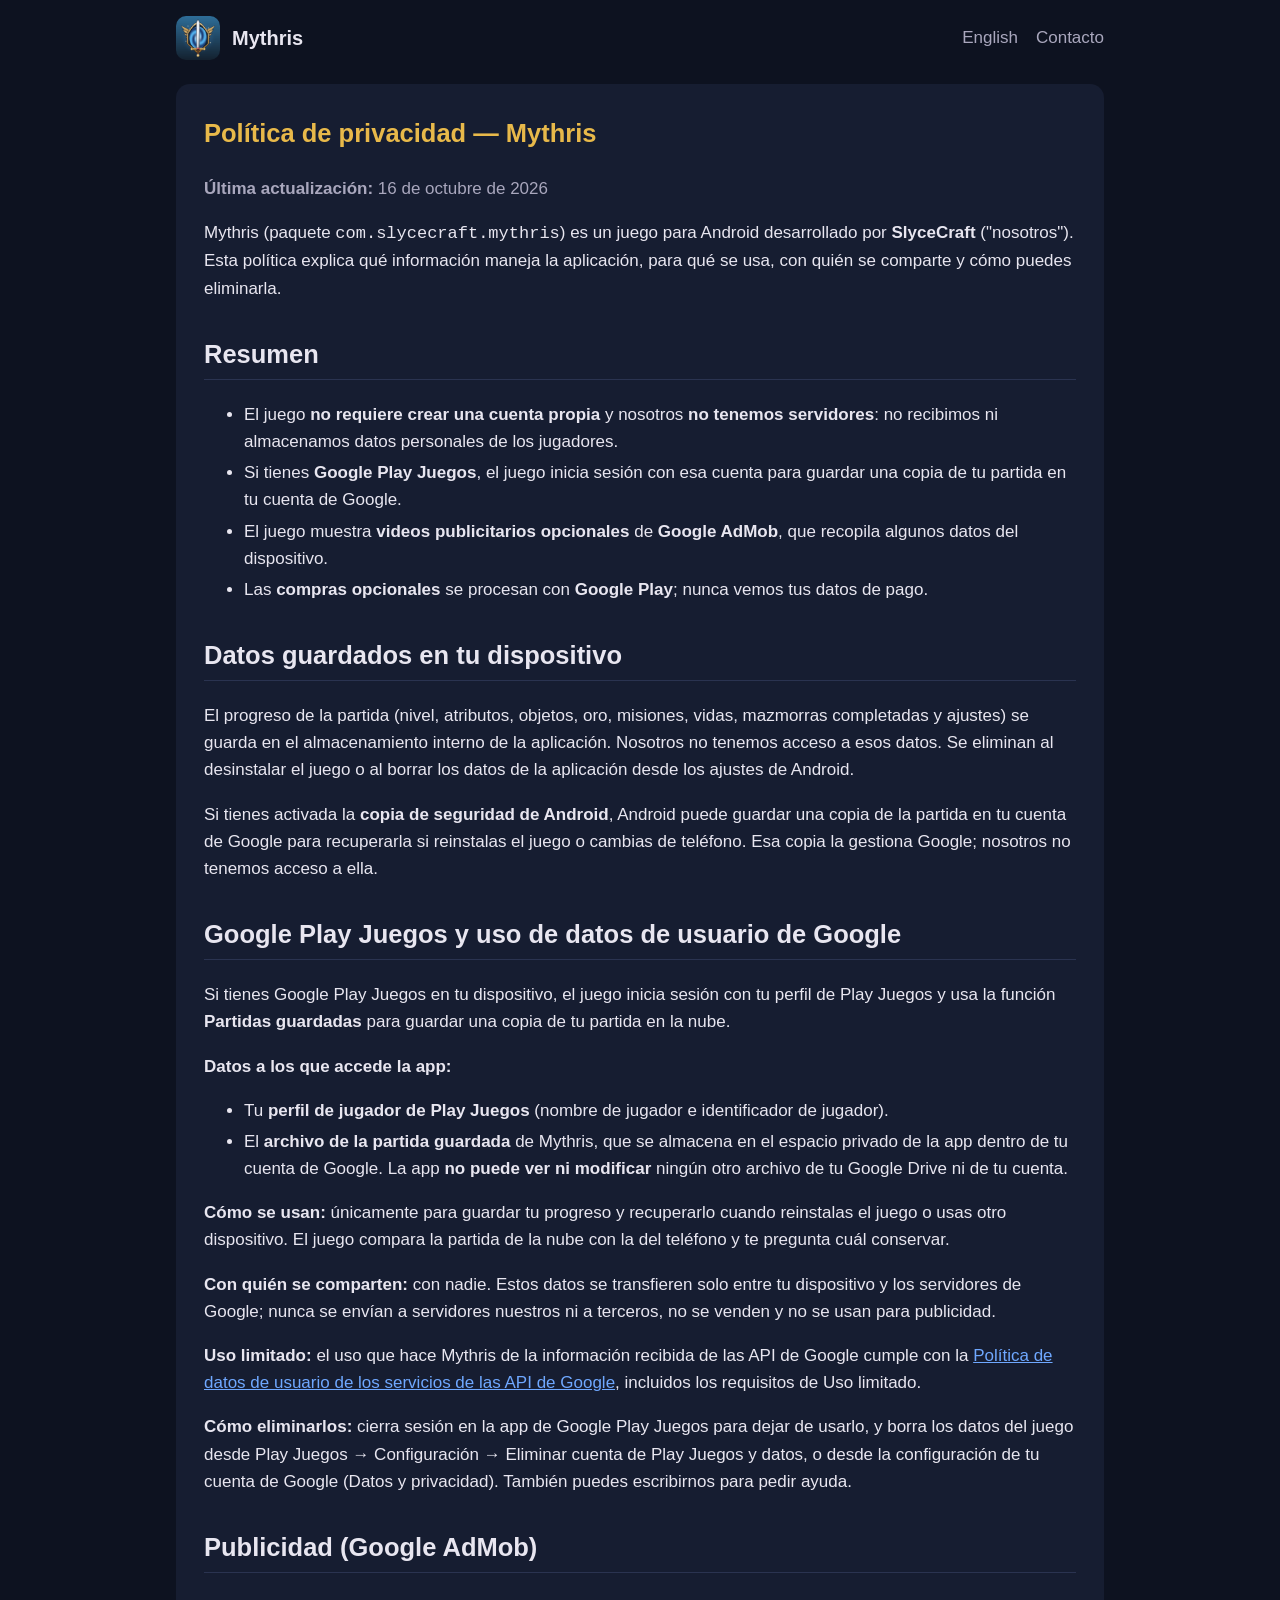
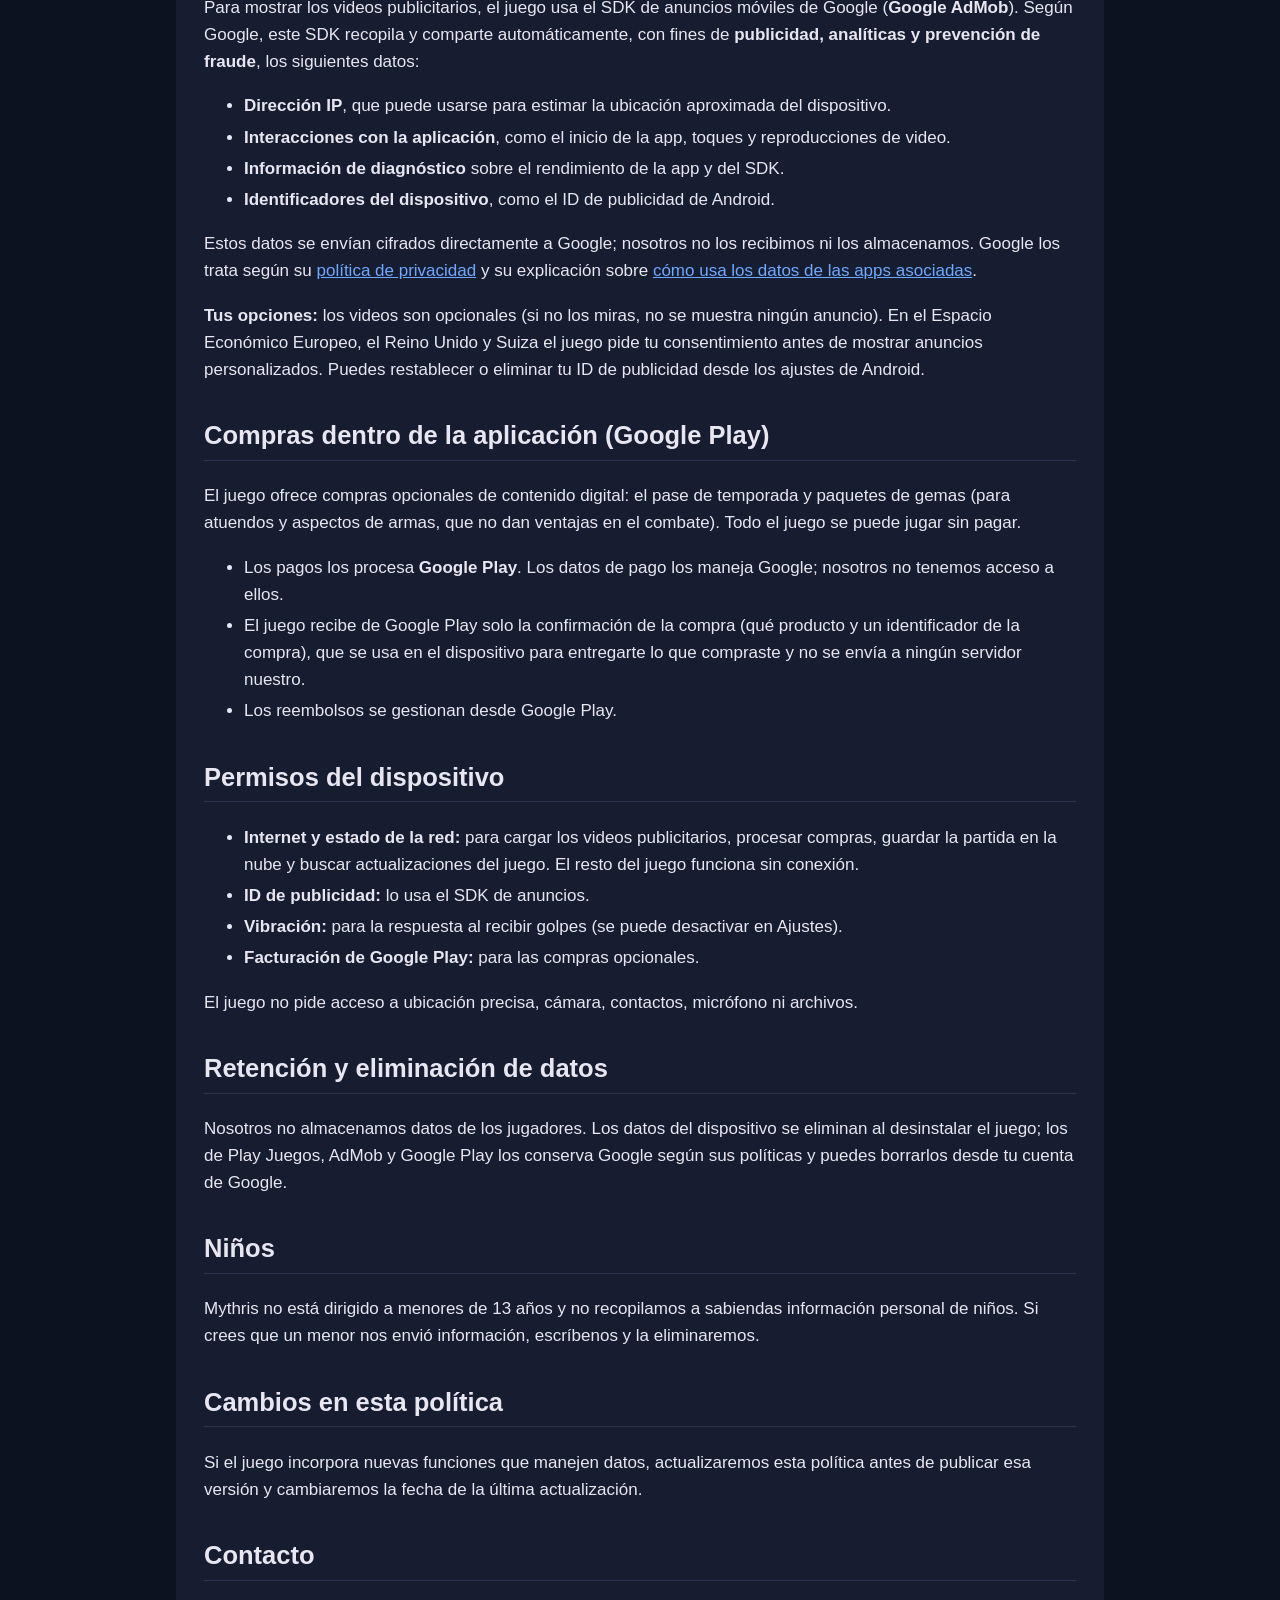
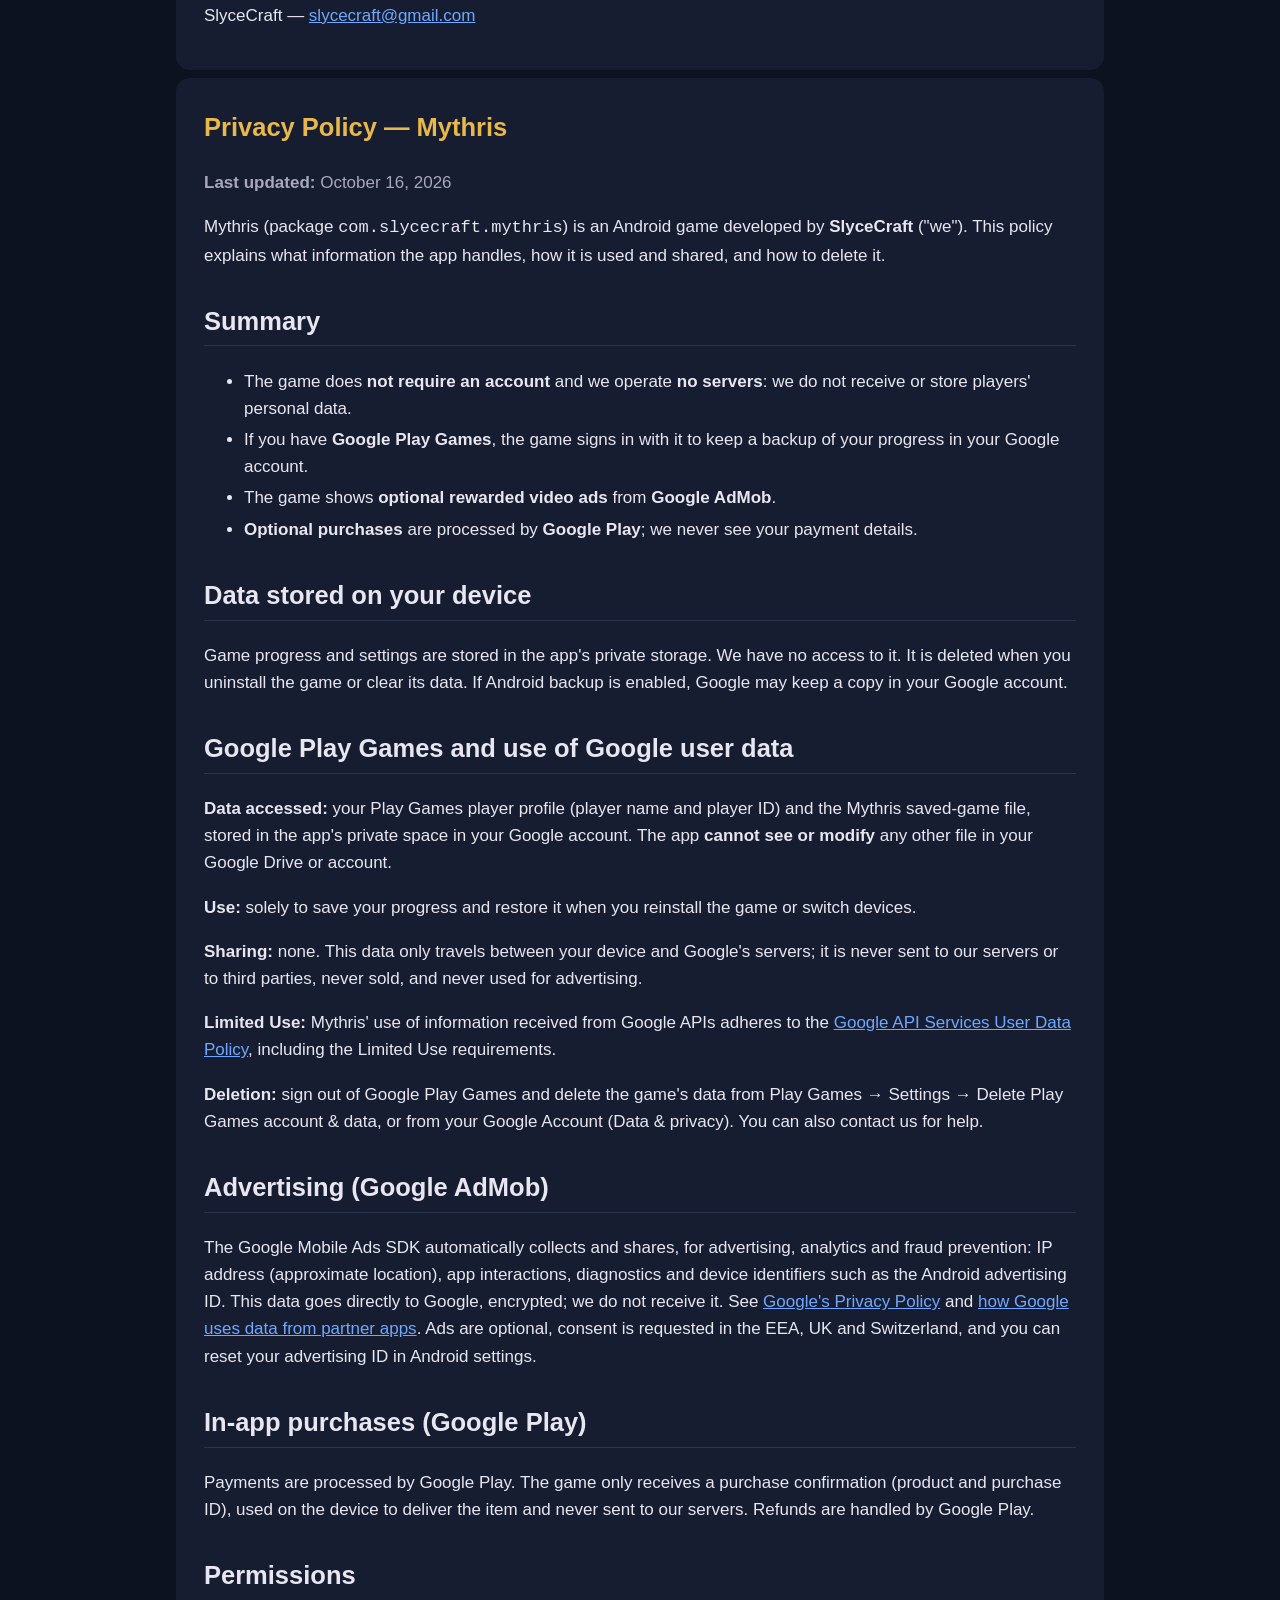
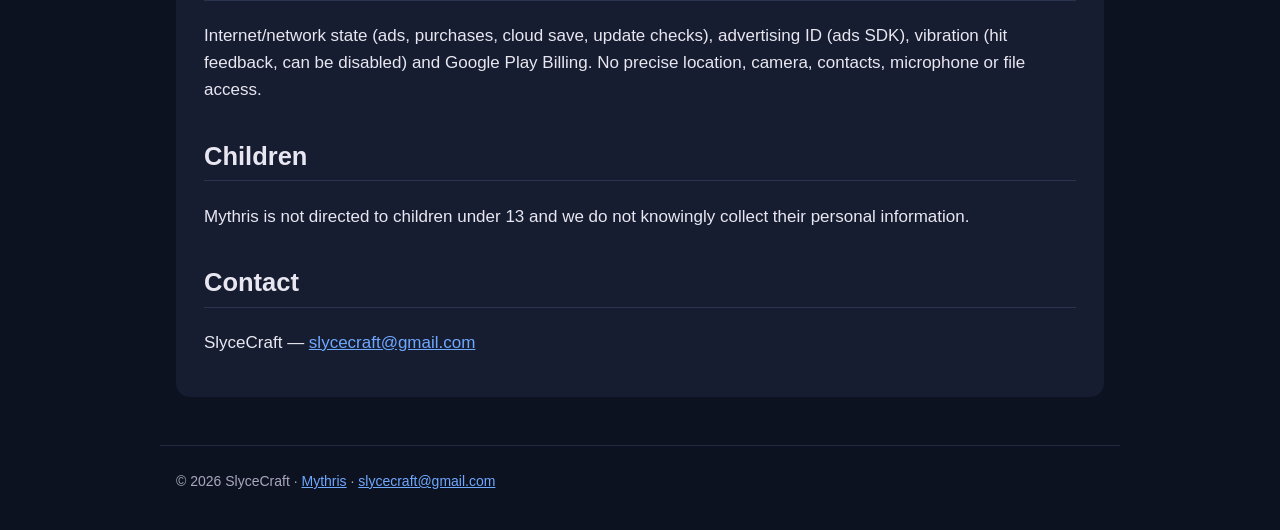
==== privacidad.html @ 914c45b2 "Sitio de Mythris: inicio, política de privacidad y app-ads.txt Co-Authored-By: Claude Opus 5.5 <nore" ====
<!doctype html>
<html lang="es">
<head>
	<meta charset="utf-8">
	<meta name="viewport" content="width=device-width, initial-scale=1">
	<title>Política de privacidad — Mythris | SlyceCraft</title>
	<meta name="description" content="Política de privacidad del juego Mythris, de SlyceCraft: qué datos se usan, con quién se comparten y cómo eliminarlos.">
	<link rel="icon" href="img/icon.png">
	<link rel="stylesheet" href="style.css">
</head>
<body>
	<header>
		<img src="img/icon.png" alt="Ícono de Mythris">
		<a class="brand" href="./">Mythris</a>
		<nav>
			<a href="#english">English</a>
			<a href="mailto:slycecraft@gmail.com">Contacto</a>
		</nav>
	</header>

	<main>
		<article>
			<h1>Política de privacidad — Mythris</h1>
			<p class="note"><strong>Última actualización:</strong> 16 de octubre de 2026</p>
			<p>Mythris (paquete <code>com.slycecraft.mythris</code>) es un juego para Android desarrollado por
				<strong>SlyceCraft</strong> ("nosotros"). Esta política explica qué información maneja la aplicación,
				para qué se usa, con quién se comparte y cómo puedes eliminarla.</p>

			<h2>Resumen</h2>
			<ul>
				<li>El juego <strong>no requiere crear una cuenta propia</strong> y nosotros <strong>no tenemos servidores</strong>:
					no recibimos ni almacenamos datos personales de los jugadores.</li>
				<li>Si tienes <strong>Google Play Juegos</strong>, el juego inicia sesión con esa cuenta para guardar una copia de tu
					partida en tu cuenta de Google.</li>
				<li>El juego muestra <strong>videos publicitarios opcionales</strong> de <strong>Google AdMob</strong>, que recopila
					algunos datos del dispositivo.</li>
				<li>Las <strong>compras opcionales</strong> se procesan con <strong>Google Play</strong>; nunca vemos tus datos de pago.</li>
			</ul>

			<h2>Datos guardados en tu dispositivo</h2>
			<p>El progreso de la partida (nivel, atributos, objetos, oro, misiones, vidas, mazmorras completadas y ajustes)
				se guarda en el almacenamiento interno de la aplicación. Nosotros no tenemos acceso a esos datos. Se eliminan
				al desinstalar el juego o al borrar los datos de la aplicación desde los ajustes de Android.</p>
			<p>Si tienes activada la <strong>copia de seguridad de Android</strong>, Android puede guardar una copia de la partida
				en tu cuenta de Google para recuperarla si reinstalas el juego o cambias de teléfono. Esa copia la gestiona Google;
				nosotros no tenemos acceso a ella.</p>

			<h2>Google Play Juegos y uso de datos de usuario de Google</h2>
			<p>Si tienes Google Play Juegos en tu dispositivo, el juego inicia sesión con tu perfil de Play Juegos y usa la
				función <strong>Partidas guardadas</strong> para guardar una copia de tu partida en la nube.</p>
			<p><strong>Datos a los que accede la app:</strong></p>
			<ul>
				<li>Tu <strong>perfil de jugador de Play Juegos</strong> (nombre de jugador e identificador de jugador).</li>
				<li>El <strong>archivo de la partida guardada</strong> de Mythris, que se almacena en el espacio privado de la app
					dentro de tu cuenta de Google. La app <strong>no puede ver ni modificar</strong> ningún otro archivo de tu
					Google Drive ni de tu cuenta.</li>
			</ul>
			<p><strong>Cómo se usan:</strong> únicamente para guardar tu progreso y recuperarlo cuando reinstalas el juego o usas otro
				dispositivo. El juego compara la partida de la nube con la del teléfono y te pregunta cuál conservar.</p>
			<p><strong>Con quién se comparten:</strong> con nadie. Estos datos se transfieren solo entre tu dispositivo y los servidores
				de Google; nunca se envían a servidores nuestros ni a terceros, no se venden y no se usan para publicidad.</p>
			<p><strong>Uso limitado:</strong> el uso que hace Mythris de la información recibida de las API de Google cumple con la
				<a href="https://developers.google.com/terms/api-services-user-data-policy">Política de datos de usuario de los
				servicios de las API de Google</a>, incluidos los requisitos de Uso limitado.</p>
			<p><strong>Cómo eliminarlos:</strong> cierra sesión en la app de Google Play Juegos para dejar de usarlo, y borra los datos
				del juego desde Play Juegos → Configuración → Eliminar cuenta de Play Juegos y datos, o desde la configuración de tu
				cuenta de Google (Datos y privacidad). También puedes escribirnos para pedir ayuda.</p>

			<h2>Publicidad (Google AdMob)</h2>
			<p>Para mostrar los videos publicitarios, el juego usa el SDK de anuncios móviles de Google (<strong>Google AdMob</strong>).
				Según Google, este SDK recopila y comparte automáticamente, con fines de <strong>publicidad, analíticas y prevención de
				fraude</strong>, los siguientes datos:</p>
			<ul>
				<li><strong>Dirección IP</strong>, que puede usarse para estimar la ubicación aproximada del dispositivo.</li>
				<li><strong>Interacciones con la aplicación</strong>, como el inicio de la app, toques y reproducciones de video.</li>
				<li><strong>Información de diagnóstico</strong> sobre el rendimiento de la app y del SDK.</li>
				<li><strong>Identificadores del dispositivo</strong>, como el ID de publicidad de Android.</li>
			</ul>
			<p>Estos datos se envían cifrados directamente a Google; nosotros no los recibimos ni los almacenamos. Google los trata según
				su <a href="https://policies.google.com/privacy">política de privacidad</a> y su explicación sobre
				<a href="https://policies.google.com/technologies/partner-sites">cómo usa los datos de las apps asociadas</a>.</p>
			<p><strong>Tus opciones:</strong> los videos son opcionales (si no los miras, no se muestra ningún anuncio). En el Espacio
				Económico Europeo, el Reino Unido y Suiza el juego pide tu consentimiento antes de mostrar anuncios personalizados.
				Puedes restablecer o eliminar tu ID de publicidad desde los ajustes de Android.</p>

			<h2>Compras dentro de la aplicación (Google Play)</h2>
			<p>El juego ofrece compras opcionales de contenido digital: el pase de temporada y paquetes de gemas (para atuendos y
				aspectos de armas, que no dan ventajas en el combate). Todo el juego se puede jugar sin pagar.</p>
			<ul>
				<li>Los pagos los procesa <strong>Google Play</strong>. Los datos de pago los maneja Google; nosotros no tenemos acceso a ellos.</li>
				<li>El juego recibe de Google Play solo la confirmación de la compra (qué producto y un identificador de la compra), que se
					usa en el dispositivo para entregarte lo que compraste y no se envía a ningún servidor nuestro.</li>
				<li>Los reembolsos se gestionan desde Google Play.</li>
			</ul>

			<h2>Permisos del dispositivo</h2>
			<ul>
				<li><strong>Internet y estado de la red:</strong> para cargar los videos publicitarios, procesar compras, guardar la partida
					en la nube y buscar actualizaciones del juego. El resto del juego funciona sin conexión.</li>
				<li><strong>ID de publicidad:</strong> lo usa el SDK de anuncios.</li>
				<li><strong>Vibración:</strong> para la respuesta al recibir golpes (se puede desactivar en Ajustes).</li>
				<li><strong>Facturación de Google Play:</strong> para las compras opcionales.</li>
			</ul>
			<p>El juego no pide acceso a ubicación precisa, cámara, contactos, micrófono ni archivos.</p>

			<h2>Retención y eliminación de datos</h2>
			<p>Nosotros no almacenamos datos de los jugadores. Los datos del dispositivo se eliminan al desinstalar el juego; los de
				Play Juegos, AdMob y Google Play los conserva Google según sus políticas y puedes borrarlos desde tu cuenta de Google.</p>

			<h2>Niños</h2>
			<p>Mythris no está dirigido a menores de 13 años y no recopilamos a sabiendas información personal de niños. Si crees que
				un menor nos envió información, escríbenos y la eliminaremos.</p>

			<h2>Cambios en esta política</h2>
			<p>Si el juego incorpora nuevas funciones que manejen datos, actualizaremos esta política antes de publicar esa versión y
				cambiaremos la fecha de la última actualización.</p>

			<h2>Contacto</h2>
			<p>SlyceCraft — <a href="mailto:slycecraft@gmail.com">slycecraft@gmail.com</a></p>
		</article>

		<article id="english" lang="en">
			<h1>Privacy Policy — Mythris</h1>
			<p class="note"><strong>Last updated:</strong> October 16, 2026</p>
			<p>Mythris (package <code>com.slycecraft.mythris</code>) is an Android game developed by <strong>SlyceCraft</strong>
				("we"). This policy explains what information the app handles, how it is used and shared, and how to delete it.</p>

			<h2>Summary</h2>
			<ul>
				<li>The game does <strong>not require an account</strong> and we operate <strong>no servers</strong>: we do not receive
					or store players' personal data.</li>
				<li>If you have <strong>Google Play Games</strong>, the game signs in with it to keep a backup of your progress in your
					Google account.</li>
				<li>The game shows <strong>optional rewarded video ads</strong> from <strong>Google AdMob</strong>.</li>
				<li><strong>Optional purchases</strong> are processed by <strong>Google Play</strong>; we never see your payment details.</li>
			</ul>

			<h2>Data stored on your device</h2>
			<p>Game progress and settings are stored in the app's private storage. We have no access to it. It is deleted when you
				uninstall the game or clear its data. If Android backup is enabled, Google may keep a copy in your Google account.</p>

			<h2>Google Play Games and use of Google user data</h2>
			<p><strong>Data accessed:</strong> your Play Games player profile (player name and player ID) and the Mythris saved-game
				file, stored in the app's private space in your Google account. The app <strong>cannot see or modify</strong> any other
				file in your Google Drive or account.</p>
			<p><strong>Use:</strong> solely to save your progress and restore it when you reinstall the game or switch devices.</p>
			<p><strong>Sharing:</strong> none. This data only travels between your device and Google's servers; it is never sent to
				our servers or to third parties, never sold, and never used for advertising.</p>
			<p><strong>Limited Use:</strong> Mythris' use of information received from Google APIs adheres to the
				<a href="https://developers.google.com/terms/api-services-user-data-policy">Google API Services User Data Policy</a>,
				including the Limited Use requirements.</p>
			<p><strong>Deletion:</strong> sign out of Google Play Games and delete the game's data from Play Games → Settings → Delete
				Play Games account &amp; data, or from your Google Account (Data &amp; privacy). You can also contact us for help.</p>

			<h2>Advertising (Google AdMob)</h2>
			<p>The Google Mobile Ads SDK automatically collects and shares, for advertising, analytics and fraud prevention: IP address
				(approximate location), app interactions, diagnostics and device identifiers such as the Android advertising ID. This data
				goes directly to Google, encrypted; we do not receive it. See
				<a href="https://policies.google.com/privacy">Google's Privacy Policy</a> and
				<a href="https://policies.google.com/technologies/partner-sites">how Google uses data from partner apps</a>.
				Ads are optional, consent is requested in the EEA, UK and Switzerland, and you can reset your advertising ID in Android settings.</p>

			<h2>In-app purchases (Google Play)</h2>
			<p>Payments are processed by Google Play. The game only receives a purchase confirmation (product and purchase ID), used on
				the device to deliver the item and never sent to our servers. Refunds are handled by Google Play.</p>

			<h2>Permissions</h2>
			<p>Internet/network state (ads, purchases, cloud save, update checks), advertising ID (ads SDK), vibration (hit feedback,
				can be disabled) and Google Play Billing. No precise location, camera, contacts, microphone or file access.</p>

			<h2>Children</h2>
			<p>Mythris is not directed to children under 13 and we do not knowingly collect their personal information.</p>

			<h2>Contact</h2>
			<p>SlyceCraft — <a href="mailto:slycecraft@gmail.com">slycecraft@gmail.com</a></p>
		</article>
	</main>

	<footer>
		© 2026 SlyceCraft · <a href="./">Mythris</a> · <a href="mailto:slycecraft@gmail.com">slycecraft@gmail.com</a>
	</footer>
</body>
</html>
---- style.css ----
:root {
	--bg: #0d1220;
	--panel: #161d31;
	--text: #e8e6f0;
	--muted: #a9a7bd;
	--gold: #e8b94a;
	--accent: #6fa8ff;
}

* { box-sizing: border-box; }

body {
	margin: 0;
	background: var(--bg);
	color: var(--text);
	font: 17px/1.6 "Segoe UI", Roboto, Helvetica, Arial, sans-serif;
}

a { color: var(--accent); }

header {
	display: flex;
	align-items: center;
	gap: 12px;
	max-width: 960px;
	margin: 0 auto;
	padding: 16px;
}

header img { width: 44px; height: 44px; border-radius: 10px; }
header .brand { font-weight: 700; font-size: 20px; color: var(--text); text-decoration: none; }
header nav { margin-left: auto; display: flex; gap: 18px; }
header nav a { color: var(--muted); text-decoration: none; }
header nav a:hover { color: var(--text); }

main { max-width: 960px; margin: 0 auto; padding: 0 16px 48px; }

.hero img { width: 100%; border-radius: 14px; display: block; }
.hero h1 { font-size: 40px; margin: 28px 0 4px; color: var(--gold); }
.hero p { color: var(--muted); font-size: 19px; margin: 0 0 22px; }

.button {
	display: inline-block;
	background: var(--gold);
	color: #1b1406;
	font-weight: 700;
	padding: 12px 22px;
	border-radius: 999px;
	text-decoration: none;
}

.features {
	display: grid;
	grid-template-columns: repeat(auto-fit, minmax(260px, 1fr));
	gap: 14px;
	margin: 36px 0;
}

.features div { background: var(--panel); border-radius: 12px; padding: 16px 18px; }
.features h3 { margin: 0 0 6px; font-size: 18px; }
.features p { margin: 0; color: var(--muted); font-size: 15px; }

.shots {
	display: flex;
	gap: 12px;
	overflow-x: auto;
	padding-bottom: 8px;
	scroll-snap-type: x mandatory;
}

.shots img { height: 420px; border-radius: 12px; scroll-snap-align: start; }

article { background: var(--panel); border-radius: 14px; padding: 8px 28px 24px; margin-top: 8px; }
article h1 { color: var(--gold); }
article h2 { margin-top: 32px; border-bottom: 1px solid #2a3350; padding-bottom: 4px; }
article li { margin: 4px 0; }
.note { color: var(--muted); }

footer {
	max-width: 960px;
	margin: 0 auto;
	padding: 24px 16px 40px;
	color: var(--muted);
	font-size: 14px;
	border-top: 1px solid #222a42;
}

@media (max-width: 600px) {
	.hero h1 { font-size: 30px; }
	.shots img { height: 320px; }
	article { padding: 4px 16px 16px; }
	header nav { gap: 12px; font-size: 15px; }
}
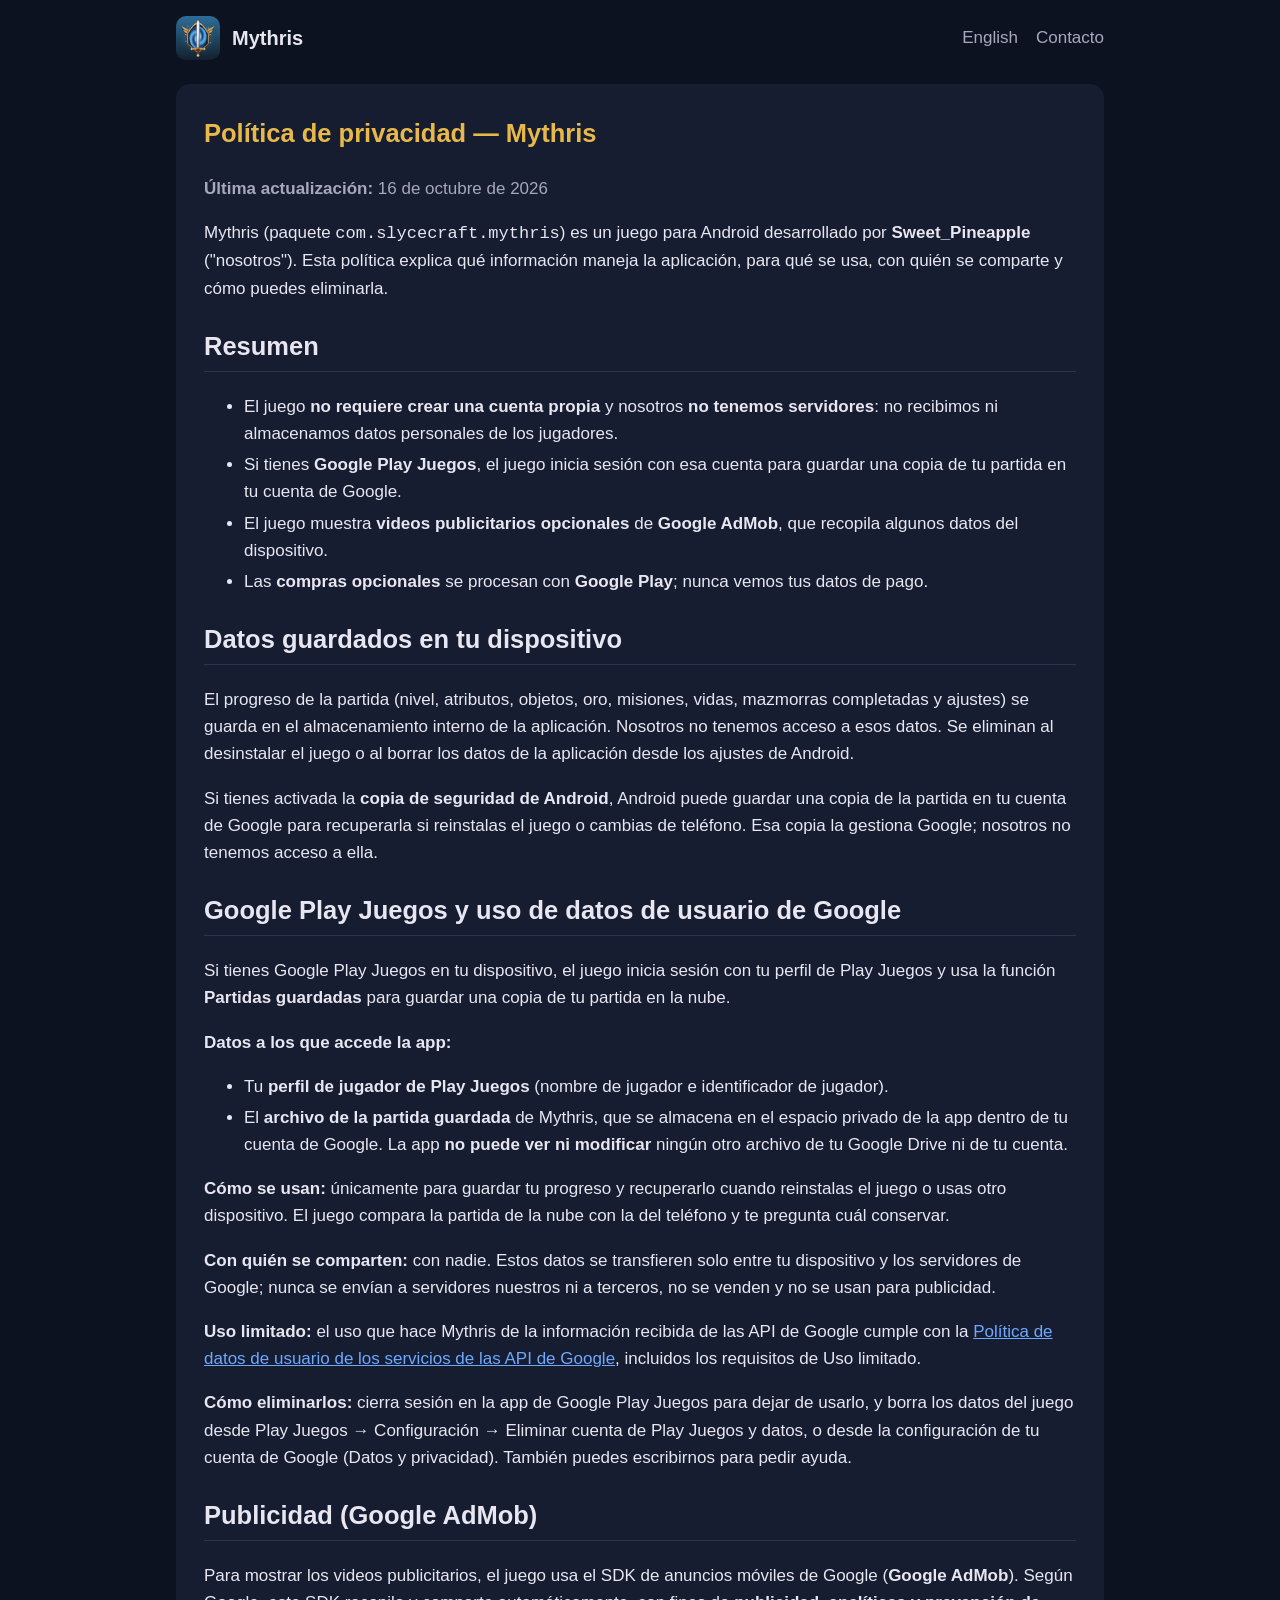
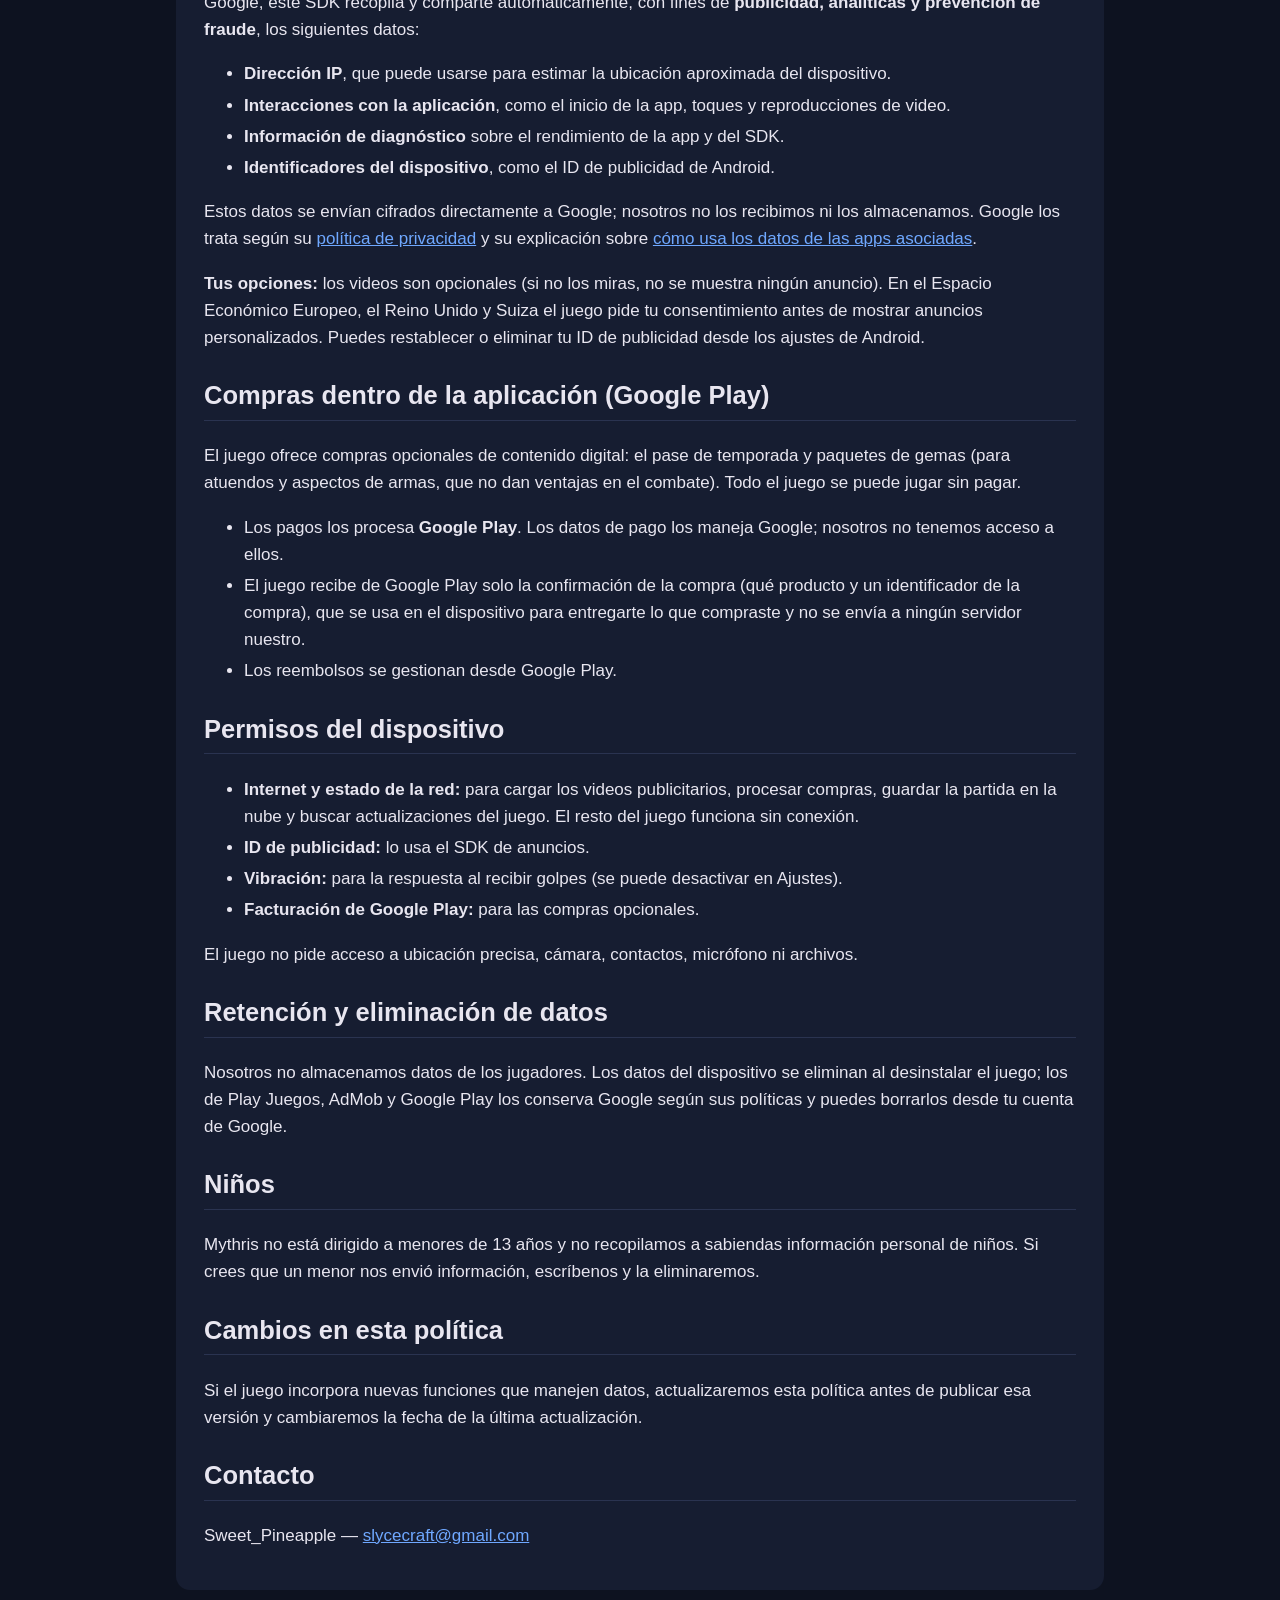
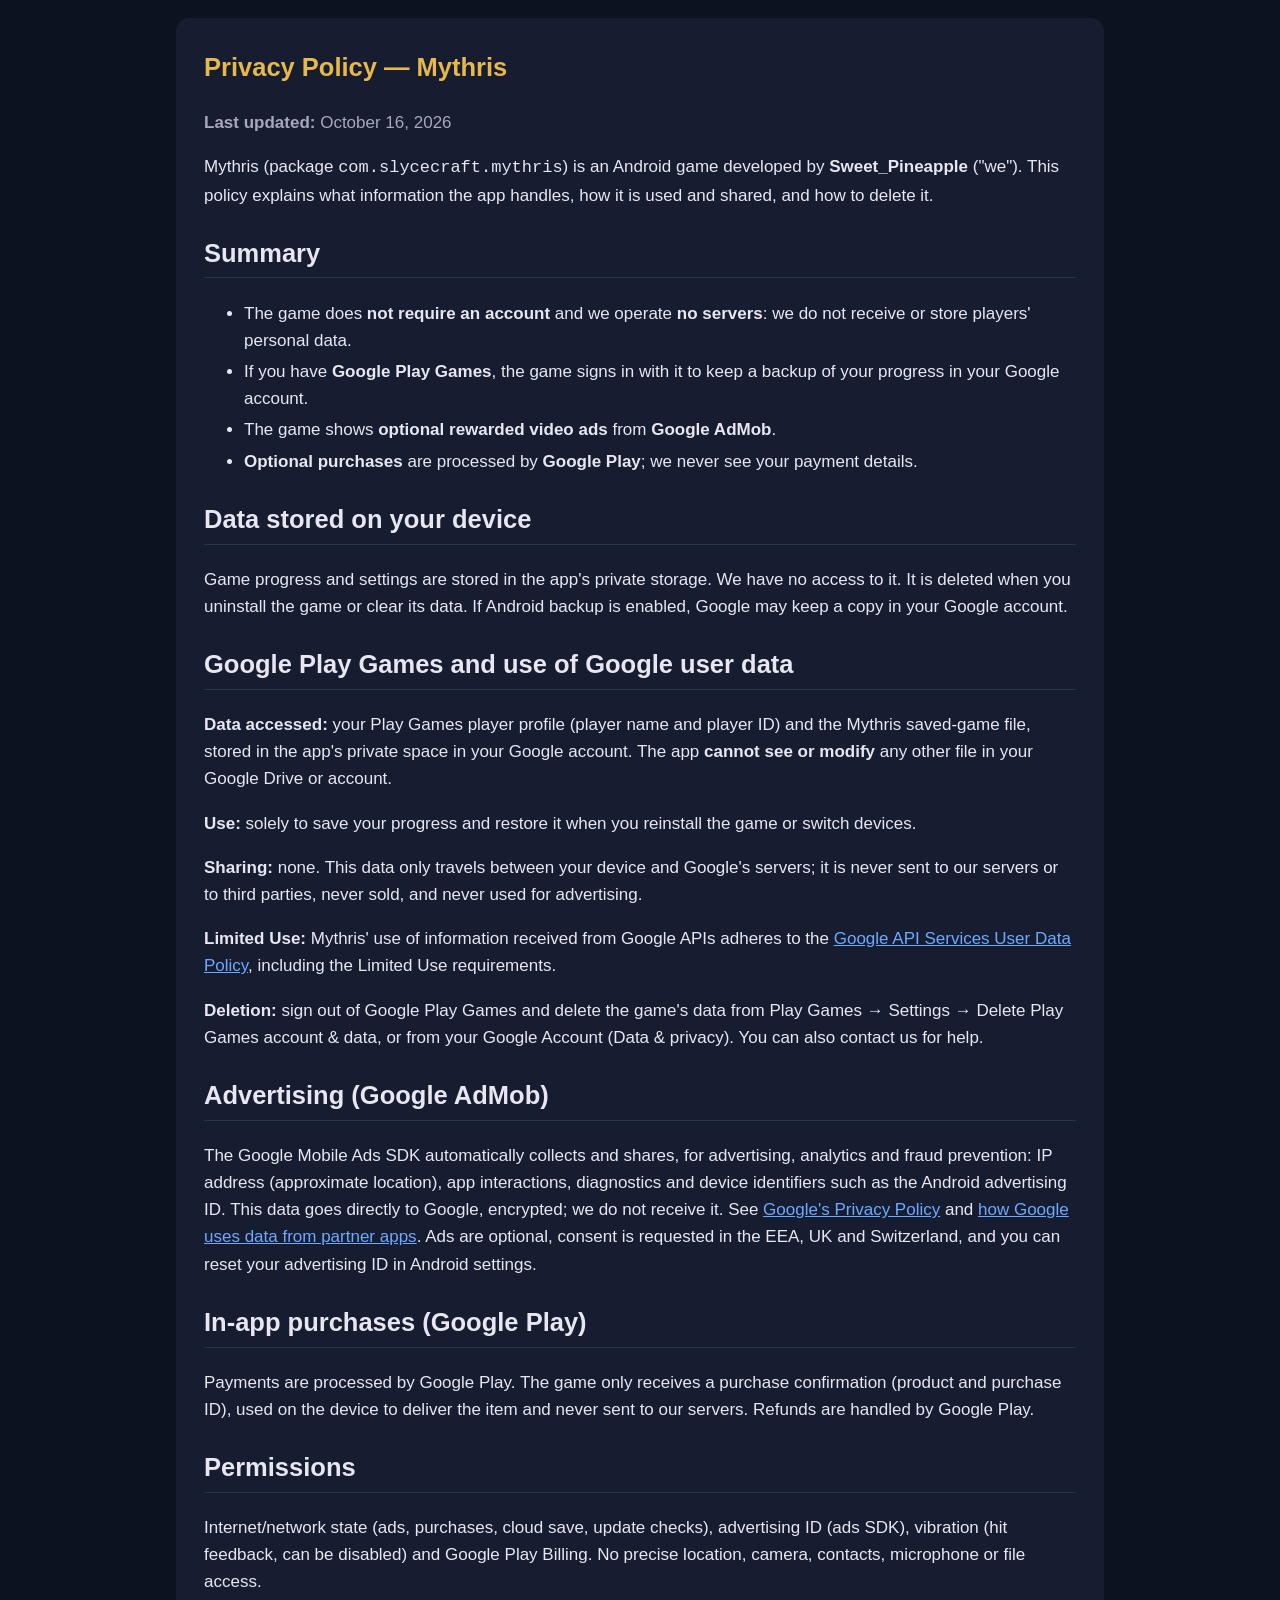
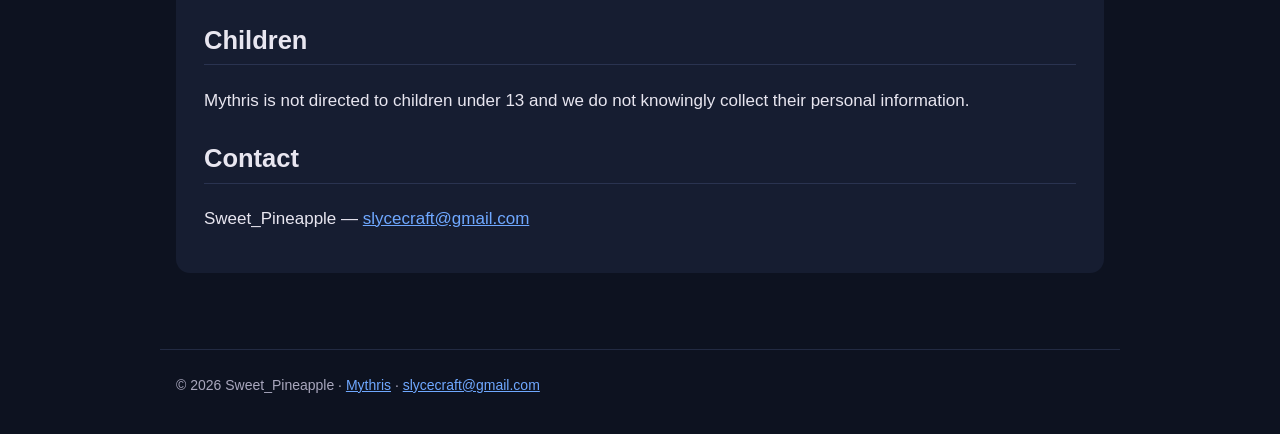
==== commit 331230a2: "Nombre de desarrollador: Sweet_Pineapple Co-Authored-By: Claude Opus 5.5 <noreply@anthropic.com>" ====
--- a/privacidad.html
+++ b/privacidad.html
@@ -3,8 +3,8 @@
 <head>
 	<meta charset="utf-8">
 	<meta name="viewport" content="width=device-width, initial-scale=1">
-	<title>Política de privacidad — Mythris | SlyceCraft</title>
-	<meta name="description" content="Política de privacidad del juego Mythris, de SlyceCraft: qué datos se usan, con quién se comparten y cómo eliminarlos.">
+	<title>Política de privacidad — Mythris | Sweet_Pineapple</title>
+	<meta name="description" content="Política de privacidad del juego Mythris, de Sweet_Pineapple: qué datos se usan, con quién se comparten y cómo eliminarlos.">
 	<link rel="icon" href="img/icon.png">
 	<link rel="stylesheet" href="style.css">
 </head>
@@ -23,7 +23,7 @@
 			<h1>Política de privacidad — Mythris</h1>
 			<p class="note"><strong>Última actualización:</strong> 16 de octubre de 2026</p>
 			<p>Mythris (paquete <code>com.slycecraft.mythris</code>) es un juego para Android desarrollado por
-				<strong>SlyceCraft</strong> ("nosotros"). Esta política explica qué información maneja la aplicación,
+				<strong>Sweet_Pineapple</strong> ("nosotros"). Esta política explica qué información maneja la aplicación,
 				para qué se usa, con quién se comparte y cómo puedes eliminarla.</p>
 
 			<h2>Resumen</h2>
@@ -116,13 +116,13 @@
 				cambiaremos la fecha de la última actualización.</p>
 
 			<h2>Contacto</h2>
-			<p>SlyceCraft — <a href="mailto:slycecraft@gmail.com">slycecraft@gmail.com</a></p>
+			<p>Sweet_Pineapple — <a href="mailto:slycecraft@gmail.com">slycecraft@gmail.com</a></p>
 		</article>
 
 		<article id="english" lang="en">
 			<h1>Privacy Policy — Mythris</h1>
 			<p class="note"><strong>Last updated:</strong> October 16, 2026</p>
-			<p>Mythris (package <code>com.slycecraft.mythris</code>) is an Android game developed by <strong>SlyceCraft</strong>
+			<p>Mythris (package <code>com.slycecraft.mythris</code>) is an Android game developed by <strong>Sweet_Pineapple</strong>
 				("we"). This policy explains what information the app handles, how it is used and shared, and how to delete it.</p>
 
 			<h2>Summary</h2>
@@ -172,12 +172,12 @@
 			<p>Mythris is not directed to children under 13 and we do not knowingly collect their personal information.</p>
 
 			<h2>Contact</h2>
-			<p>SlyceCraft — <a href="mailto:slycecraft@gmail.com">slycecraft@gmail.com</a></p>
+			<p>Sweet_Pineapple — <a href="mailto:slycecraft@gmail.com">slycecraft@gmail.com</a></p>
 		</article>
 	</main>
 
 	<footer>
-		© 2026 SlyceCraft · <a href="./">Mythris</a> · <a href="mailto:slycecraft@gmail.com">slycecraft@gmail.com</a>
+		© 2026 Sweet_Pineapple · <a href="./">Mythris</a> · <a href="mailto:slycecraft@gmail.com">slycecraft@gmail.com</a>
 	</footer>
 </body>
 </html>
--- a/style.css
+++ b/style.css
@@ -70,9 +70,9 @@
 
 .shots img { height: 420px; border-radius: 12px; scroll-snap-align: start; }
 
-article { background: var(--panel); border-radius: 14px; padding: 8px 28px 24px; margin-top: 8px; }
+article { background: var(--panel); border-radius: 14px; padding: 8px 28px 24px; margin: 8px 0 28px; }
 article h1 { color: var(--gold); }
-article h2 { margin-top: 32px; border-bottom: 1px solid #2a3350; padding-bottom: 4px; }
+article h2 { margin-top: 24px; border-bottom: 1px solid #2a3350; padding-bottom: 4px; }
 article li { margin: 4px 0; }
 .note { color: var(--muted); }
 
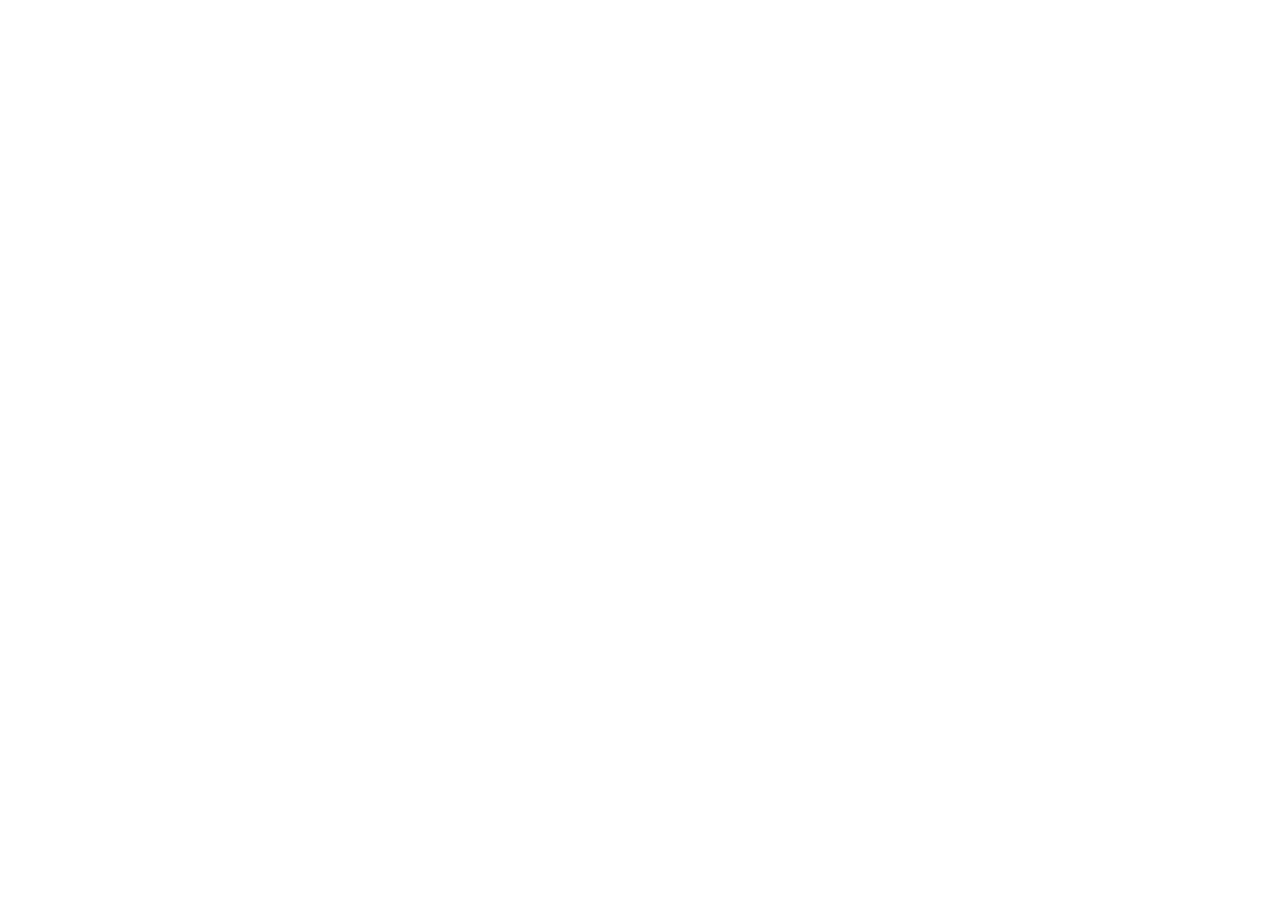
==== commit 508cc5ad: "La web se mudó a https://slycecraft.com: estas páginas redirigen allí Co-Authored-By: Claude Opus 5." ====
--- a/privacidad.html
+++ b/privacidad.html
@@ -2,182 +2,13 @@
 <html lang="es">
 <head>
 	<meta charset="utf-8">
-	<meta name="viewport" content="width=device-width, initial-scale=1">
-	<title>Política de privacidad — Mythris | Sweet_Pineapple</title>
-	<meta name="description" content="Política de privacidad del juego Mythris, de Sweet_Pineapple: qué datos se usan, con quién se comparten y cómo eliminarlos.">
-	<link rel="icon" href="img/icon.png">
-	<link rel="stylesheet" href="style.css">
+	<title>Mythris se mudó a slycecraft.com</title>
+	<meta name="robots" content="noindex">
+	<link rel="canonical" href="https://slycecraft.com/privacidad.html">
+	<meta http-equiv="refresh" content="0; url=https://slycecraft.com/privacidad.html">
+	<script>location.replace("https://slycecraft.com/privacidad.html" + location.hash);</script>
 </head>
 <body>
-	<header>
-		<img src="img/icon.png" alt="Ícono de Mythris">
-		<a class="brand" href="./">Mythris</a>
-		<nav>
-			<a href="#english">English</a>
-			<a href="mailto:slycecraft@gmail.com">Contacto</a>
-		</nav>
-	</header>
-
-	<main>
-		<article>
-			<h1>Política de privacidad — Mythris</h1>
-			<p class="note"><strong>Última actualización:</strong> 16 de octubre de 2026</p>
-			<p>Mythris (paquete <code>com.slycecraft.mythris</code>) es un juego para Android desarrollado por
-				<strong>Sweet_Pineapple</strong> ("nosotros"). Esta política explica qué información maneja la aplicación,
-				para qué se usa, con quién se comparte y cómo puedes eliminarla.</p>
-
-			<h2>Resumen</h2>
-			<ul>
-				<li>El juego <strong>no requiere crear una cuenta propia</strong> y nosotros <strong>no tenemos servidores</strong>:
-					no recibimos ni almacenamos datos personales de los jugadores.</li>
-				<li>Si tienes <strong>Google Play Juegos</strong>, el juego inicia sesión con esa cuenta para guardar una copia de tu
-					partida en tu cuenta de Google.</li>
-				<li>El juego muestra <strong>videos publicitarios opcionales</strong> de <strong>Google AdMob</strong>, que recopila
-					algunos datos del dispositivo.</li>
-				<li>Las <strong>compras opcionales</strong> se procesan con <strong>Google Play</strong>; nunca vemos tus datos de pago.</li>
-			</ul>
-
-			<h2>Datos guardados en tu dispositivo</h2>
-			<p>El progreso de la partida (nivel, atributos, objetos, oro, misiones, vidas, mazmorras completadas y ajustes)
-				se guarda en el almacenamiento interno de la aplicación. Nosotros no tenemos acceso a esos datos. Se eliminan
-				al desinstalar el juego o al borrar los datos de la aplicación desde los ajustes de Android.</p>
-			<p>Si tienes activada la <strong>copia de seguridad de Android</strong>, Android puede guardar una copia de la partida
-				en tu cuenta de Google para recuperarla si reinstalas el juego o cambias de teléfono. Esa copia la gestiona Google;
-				nosotros no tenemos acceso a ella.</p>
-
-			<h2>Google Play Juegos y uso de datos de usuario de Google</h2>
-			<p>Si tienes Google Play Juegos en tu dispositivo, el juego inicia sesión con tu perfil de Play Juegos y usa la
-				función <strong>Partidas guardadas</strong> para guardar una copia de tu partida en la nube.</p>
-			<p><strong>Datos a los que accede la app:</strong></p>
-			<ul>
-				<li>Tu <strong>perfil de jugador de Play Juegos</strong> (nombre de jugador e identificador de jugador).</li>
-				<li>El <strong>archivo de la partida guardada</strong> de Mythris, que se almacena en el espacio privado de la app
-					dentro de tu cuenta de Google. La app <strong>no puede ver ni modificar</strong> ningún otro archivo de tu
-					Google Drive ni de tu cuenta.</li>
-			</ul>
-			<p><strong>Cómo se usan:</strong> únicamente para guardar tu progreso y recuperarlo cuando reinstalas el juego o usas otro
-				dispositivo. El juego compara la partida de la nube con la del teléfono y te pregunta cuál conservar.</p>
-			<p><strong>Con quién se comparten:</strong> con nadie. Estos datos se transfieren solo entre tu dispositivo y los servidores
-				de Google; nunca se envían a servidores nuestros ni a terceros, no se venden y no se usan para publicidad.</p>
-			<p><strong>Uso limitado:</strong> el uso que hace Mythris de la información recibida de las API de Google cumple con la
-				<a href="https://developers.google.com/terms/api-services-user-data-policy">Política de datos de usuario de los
-				servicios de las API de Google</a>, incluidos los requisitos de Uso limitado.</p>
-			<p><strong>Cómo eliminarlos:</strong> cierra sesión en la app de Google Play Juegos para dejar de usarlo, y borra los datos
-				del juego desde Play Juegos → Configuración → Eliminar cuenta de Play Juegos y datos, o desde la configuración de tu
-				cuenta de Google (Datos y privacidad). También puedes escribirnos para pedir ayuda.</p>
-
-			<h2>Publicidad (Google AdMob)</h2>
-			<p>Para mostrar los videos publicitarios, el juego usa el SDK de anuncios móviles de Google (<strong>Google AdMob</strong>).
-				Según Google, este SDK recopila y comparte automáticamente, con fines de <strong>publicidad, analíticas y prevención de
-				fraude</strong>, los siguientes datos:</p>
-			<ul>
-				<li><strong>Dirección IP</strong>, que puede usarse para estimar la ubicación aproximada del dispositivo.</li>
-				<li><strong>Interacciones con la aplicación</strong>, como el inicio de la app, toques y reproducciones de video.</li>
-				<li><strong>Información de diagnóstico</strong> sobre el rendimiento de la app y del SDK.</li>
-				<li><strong>Identificadores del dispositivo</strong>, como el ID de publicidad de Android.</li>
-			</ul>
-			<p>Estos datos se envían cifrados directamente a Google; nosotros no los recibimos ni los almacenamos. Google los trata según
-				su <a href="https://policies.google.com/privacy">política de privacidad</a> y su explicación sobre
-				<a href="https://policies.google.com/technologies/partner-sites">cómo usa los datos de las apps asociadas</a>.</p>
-			<p><strong>Tus opciones:</strong> los videos son opcionales (si no los miras, no se muestra ningún anuncio). En el Espacio
-				Económico Europeo, el Reino Unido y Suiza el juego pide tu consentimiento antes de mostrar anuncios personalizados.
-				Puedes restablecer o eliminar tu ID de publicidad desde los ajustes de Android.</p>
-
-			<h2>Compras dentro de la aplicación (Google Play)</h2>
-			<p>El juego ofrece compras opcionales de contenido digital: el pase de temporada y paquetes de gemas (para atuendos y
-				aspectos de armas, que no dan ventajas en el combate). Todo el juego se puede jugar sin pagar.</p>
-			<ul>
-				<li>Los pagos los procesa <strong>Google Play</strong>. Los datos de pago los maneja Google; nosotros no tenemos acceso a ellos.</li>
-				<li>El juego recibe de Google Play solo la confirmación de la compra (qué producto y un identificador de la compra), que se
-					usa en el dispositivo para entregarte lo que compraste y no se envía a ningún servidor nuestro.</li>
-				<li>Los reembolsos se gestionan desde Google Play.</li>
-			</ul>
-
-			<h2>Permisos del dispositivo</h2>
-			<ul>
-				<li><strong>Internet y estado de la red:</strong> para cargar los videos publicitarios, procesar compras, guardar la partida
-					en la nube y buscar actualizaciones del juego. El resto del juego funciona sin conexión.</li>
-				<li><strong>ID de publicidad:</strong> lo usa el SDK de anuncios.</li>
-				<li><strong>Vibración:</strong> para la respuesta al recibir golpes (se puede desactivar en Ajustes).</li>
-				<li><strong>Facturación de Google Play:</strong> para las compras opcionales.</li>
-			</ul>
-			<p>El juego no pide acceso a ubicación precisa, cámara, contactos, micrófono ni archivos.</p>
-
-			<h2>Retención y eliminación de datos</h2>
-			<p>Nosotros no almacenamos datos de los jugadores. Los datos del dispositivo se eliminan al desinstalar el juego; los de
-				Play Juegos, AdMob y Google Play los conserva Google según sus políticas y puedes borrarlos desde tu cuenta de Google.</p>
-
-			<h2>Niños</h2>
-			<p>Mythris no está dirigido a menores de 13 años y no recopilamos a sabiendas información personal de niños. Si crees que
-				un menor nos envió información, escríbenos y la eliminaremos.</p>
-
-			<h2>Cambios en esta política</h2>
-			<p>Si el juego incorpora nuevas funciones que manejen datos, actualizaremos esta política antes de publicar esa versión y
-				cambiaremos la fecha de la última actualización.</p>
-
-			<h2>Contacto</h2>
-			<p>Sweet_Pineapple — <a href="mailto:slycecraft@gmail.com">slycecraft@gmail.com</a></p>
-		</article>
-
-		<article id="english" lang="en">
-			<h1>Privacy Policy — Mythris</h1>
-			<p class="note"><strong>Last updated:</strong> October 16, 2026</p>
-			<p>Mythris (package <code>com.slycecraft.mythris</code>) is an Android game developed by <strong>Sweet_Pineapple</strong>
-				("we"). This policy explains what information the app handles, how it is used and shared, and how to delete it.</p>
-
-			<h2>Summary</h2>
-			<ul>
-				<li>The game does <strong>not require an account</strong> and we operate <strong>no servers</strong>: we do not receive
-					or store players' personal data.</li>
-				<li>If you have <strong>Google Play Games</strong>, the game signs in with it to keep a backup of your progress in your
-					Google account.</li>
-				<li>The game shows <strong>optional rewarded video ads</strong> from <strong>Google AdMob</strong>.</li>
-				<li><strong>Optional purchases</strong> are processed by <strong>Google Play</strong>; we never see your payment details.</li>
-			</ul>
-
-			<h2>Data stored on your device</h2>
-			<p>Game progress and settings are stored in the app's private storage. We have no access to it. It is deleted when you
-				uninstall the game or clear its data. If Android backup is enabled, Google may keep a copy in your Google account.</p>
-
-			<h2>Google Play Games and use of Google user data</h2>
-			<p><strong>Data accessed:</strong> your Play Games player profile (player name and player ID) and the Mythris saved-game
-				file, stored in the app's private space in your Google account. The app <strong>cannot see or modify</strong> any other
-				file in your Google Drive or account.</p>
-			<p><strong>Use:</strong> solely to save your progress and restore it when you reinstall the game or switch devices.</p>
-			<p><strong>Sharing:</strong> none. This data only travels between your device and Google's servers; it is never sent to
-				our servers or to third parties, never sold, and never used for advertising.</p>
-			<p><strong>Limited Use:</strong> Mythris' use of information received from Google APIs adheres to the
-				<a href="https://developers.google.com/terms/api-services-user-data-policy">Google API Services User Data Policy</a>,
-				including the Limited Use requirements.</p>
-			<p><strong>Deletion:</strong> sign out of Google Play Games and delete the game's data from Play Games → Settings → Delete
-				Play Games account &amp; data, or from your Google Account (Data &amp; privacy). You can also contact us for help.</p>
-
-			<h2>Advertising (Google AdMob)</h2>
-			<p>The Google Mobile Ads SDK automatically collects and shares, for advertising, analytics and fraud prevention: IP address
-				(approximate location), app interactions, diagnostics and device identifiers such as the Android advertising ID. This data
-				goes directly to Google, encrypted; we do not receive it. See
-				<a href="https://policies.google.com/privacy">Google's Privacy Policy</a> and
-				<a href="https://policies.google.com/technologies/partner-sites">how Google uses data from partner apps</a>.
-				Ads are optional, consent is requested in the EEA, UK and Switzerland, and you can reset your advertising ID in Android settings.</p>
-
-			<h2>In-app purchases (Google Play)</h2>
-			<p>Payments are processed by Google Play. The game only receives a purchase confirmation (product and purchase ID), used on
-				the device to deliver the item and never sent to our servers. Refunds are handled by Google Play.</p>
-
-			<h2>Permissions</h2>
-			<p>Internet/network state (ads, purchases, cloud save, update checks), advertising ID (ads SDK), vibration (hit feedback,
-				can be disabled) and Google Play Billing. No precise location, camera, contacts, microphone or file access.</p>
-
-			<h2>Children</h2>
-			<p>Mythris is not directed to children under 13 and we do not knowingly collect their personal information.</p>
-
-			<h2>Contact</h2>
-			<p>Sweet_Pineapple — <a href="mailto:slycecraft@gmail.com">slycecraft@gmail.com</a></p>
-		</article>
-	</main>
-
-	<footer>
-		© 2026 Sweet_Pineapple · <a href="./">Mythris</a> · <a href="mailto:slycecraft@gmail.com">slycecraft@gmail.com</a>
-	</footer>
+	<p>Mythris se mudó a <a href="https://slycecraft.com/privacidad.html">https://slycecraft.com/privacidad.html</a>.</p>
 </body>
 </html>
